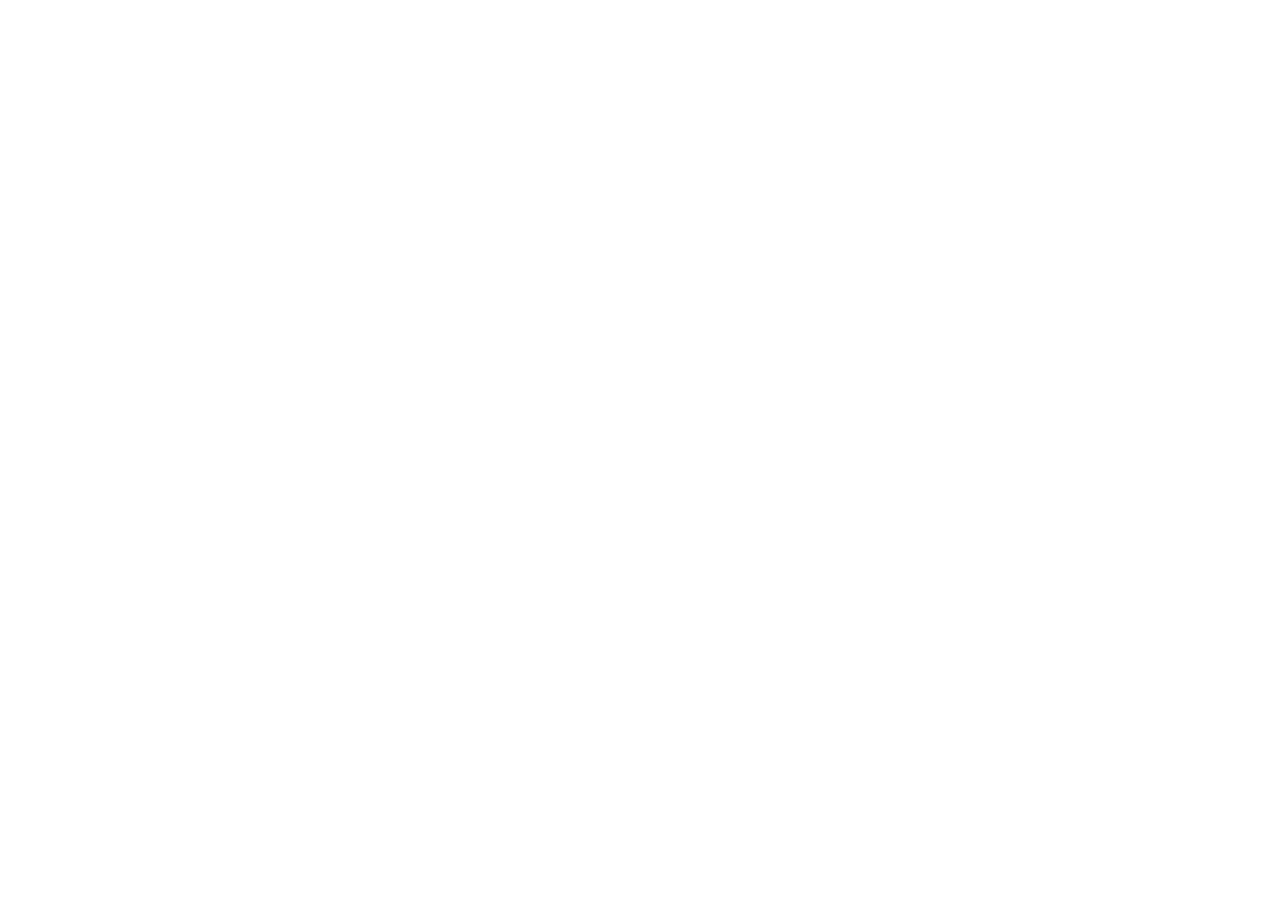
==== Nurdaulet/index.html @ 572bf181 "Создал папку Nurdaulet и внутри index.html файл" ====
<!DOCTYPE html>
<html lang="en">
<head>
    <meta charset="UTF-8">
    <meta name="viewport" content="width=device-width, initial-scale=1.0">
    <title>Document</title>
</head>
<body>
    
</body>
</html>
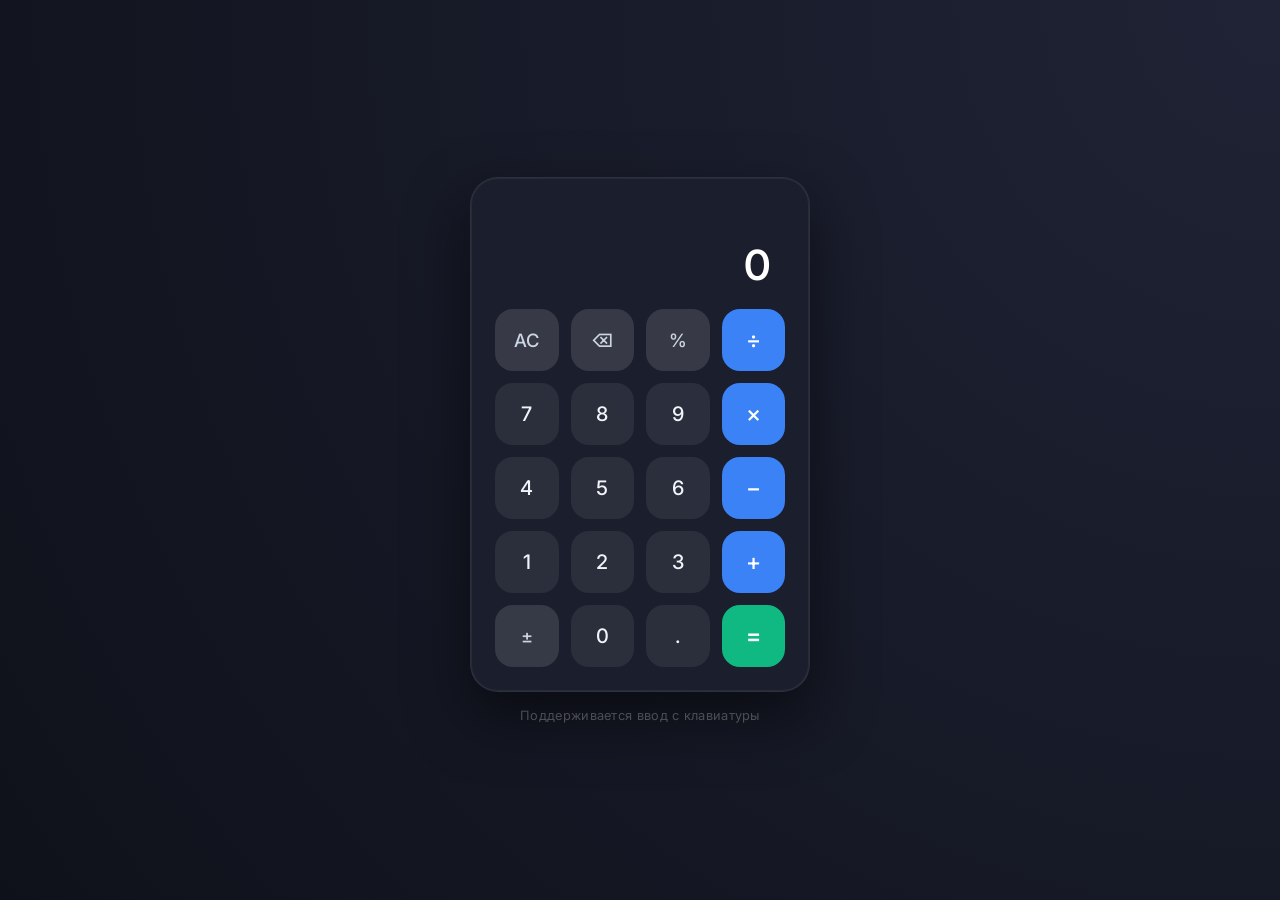
==== commit 7ec8f6df: "Создал калькулятор" ====
--- a/Nurdaulet/index.html
+++ b/Nurdaulet/index.html
@@ -1,11 +1,54 @@
 <!DOCTYPE html>
 <html lang="en">
+<html lang="ru">
 <head>
     <meta charset="UTF-8">
     <meta name="viewport" content="width=device-width, initial-scale=1.0">
     <title>Document</title>
+    <title>Калькулятор</title>
+    <link rel="stylesheet" href="style.css">
+    <link rel="preconnect" href="https://fonts.googleapis.com">
+    <link rel="preconnect" href="https://fonts.gstatic.com" crossorigin>
+    <link href="https://fonts.googleapis.com/css2?family=Inter:wght@300;400;500;600;700&display=swap" rel="stylesheet">
 </head>
 <body>
     
+    <div class="calculator-container">
+        <div class="calculator">
+            <div class="display">
+                <div class="previous-operand" id="previous-operand"></div>
+                <div class="current-operand" id="current-operand">0</div>
+            </div>
+            <div class="keypad">
+                <button class="btn btn-action" data-action="clear" title="Очистить всё (Esc)">AC</button>
+                <button class="btn btn-action" data-action="delete" title="Стереть символ (Backspace)">⌫</button>
+                <button class="btn btn-action" data-action="percent" title="Процент (%)">%</button>
+                <button class="btn btn-operator" data-operator="÷" title="Разделить (/)">÷</button>
+
+                <button class="btn btn-number" data-number="7">7</button>
+                <button class="btn btn-number" data-number="8">8</button>
+                <button class="btn btn-number" data-number="9">9</button>
+                <button class="btn btn-operator" data-operator="×" title="Умножить (*)">×</button>
+
+                <button class="btn btn-number" data-number="4">4</button>
+                <button class="btn btn-number" data-number="5">5</button>
+                <button class="btn btn-number" data-number="6">6</button>
+                <button class="btn btn-operator" data-operator="-" title="Вычесть (-)">−</button>
+
+                <button class="btn btn-number" data-number="1">1</button>
+                <button class="btn btn-number" data-number="2">2</button>
+                <button class="btn btn-number" data-number="3">3</button>
+                <button class="btn btn-operator" data-operator="+" title="Прибавить (+)">+</button>
+
+                <button class="btn btn-action" data-action="negate" title="Сменить знак">±</button>
+                <button class="btn btn-number" data-number="0">0</button>
+                <button class="btn btn-number" data-number=".">.</button>
+                <button class="btn btn-equals" data-action="equals" title="Равно (Enter)">=</button>
+            </div>
+        </div>
+        <div class="hint">Поддерживается ввод с клавиатуры</div>
+    </div>
+
+    <script src="script.js"></script>
 </body>
 </html>
--- a/Nurdaulet/style.css
+++ b/Nurdaulet/style.css
@@ -0,0 +1,161 @@
+* {
+    margin: 0;
+    padding: 0;
+    box-sizing: border-box;
+    font-family: 'Inter', -apple-system, BlinkMacSystemFont, "Segoe UI", Roboto, sans-serif;
+    user-select: none;
+    -webkit-tap-highlight-color: transparent;
+}
+
+body {
+    min-height: 100vh;
+    display: flex;
+    justify-content: center;
+    align-items: center;
+    background: radial-gradient(circle at top right, #1f2335, #0f111a);
+    color: #ffffff;
+    padding: 20px;
+}
+
+.calculator-container {
+    display: flex;
+    flex-direction: column;
+    align-items: center;
+    gap: 16px;
+}
+
+.calculator {
+    width: 340px;
+    background: rgba(28, 31, 46, 0.95);
+    border: 1px solid rgba(255, 255, 255, 0.08);
+    border-radius: 28px;
+    padding: 24px;
+    box-shadow: 0 25px 60px rgba(0, 0, 0, 0.5),
+                0 0 0 1px rgba(255, 255, 255, 0.05) inset;
+    backdrop-filter: blur(20px);
+}
+
+.display {
+    min-height: 100px;
+    display: flex;
+    flex-direction: column;
+    justify-content: flex-end;
+    align-items: flex-end;
+    padding: 12px 14px 20px 14px;
+    word-break: break-all;
+    word-wrap: break-word;
+}
+
+.previous-operand {
+    font-size: 1.1rem;
+    color: rgba(255, 255, 255, 0.45);
+    min-height: 1.4rem;
+    margin-bottom: 6px;
+    font-weight: 400;
+}
+
+.current-operand {
+    font-size: 2.6rem;
+    font-weight: 600;
+    color: #ffffff;
+    line-height: 1.1;
+    transition: font-size 0.15s ease;
+}
+
+.keypad {
+    display: grid;
+    grid-template-columns: repeat(4, 1fr);
+    gap: 12px;
+}
+
+.btn {
+    border: none;
+    outline: none;
+    cursor: pointer;
+    font-size: 1.25rem;
+    height: 62px;
+    border-radius: 18px;
+    display: flex;
+    justify-content: center;
+    align-items: center;
+    transition: all 0.15s cubic-bezier(0.4, 0, 0.2, 1);
+    font-weight: 500;
+    position: relative;
+    overflow: hidden;
+}
+
+.btn:active, .btn.active {
+    transform: scale(0.92);
+}
+
+/* Number buttons */
+.btn-number {
+    background: rgba(255, 255, 255, 0.07);
+    color: #f1f5f9;
+}
+
+.btn-number:hover {
+    background: rgba(255, 255, 255, 0.13);
+}
+
+/* Top action buttons (AC, ⌫, %, ±) */
+.btn-action {
+    background: rgba(255, 255, 255, 0.12);
+    color: #cbd5e1;
+    font-size: 1.15rem;
+}
+
+.btn-action:hover {
+    background: rgba(255, 255, 255, 0.18);
+    color: #ffffff;
+}
+
+/* Operators (+, -, ×, ÷) */
+.btn-operator {
+    background: #3b82f6;
+    color: #ffffff;
+    font-size: 1.45rem;
+}
+
+.btn-operator:hover {
+    background: #2563eb;
+    box-shadow: 0 4px 14px rgba(59, 130, 246, 0.4);
+}
+
+/* Equals (=) */
+.btn-equals {
+    background: #10b981;
+    color: #ffffff;
+    font-size: 1.45rem;
+    font-weight: 600;
+}
+
+.btn-equals:hover {
+    background: #059669;
+    box-shadow: 0 4px 14px rgba(16, 185, 129, 0.4);
+}
+
+.hint {
+    font-size: 0.8rem;
+    color: rgba(255, 255, 255, 0.35);
+    letter-spacing: 0.3px;
+}
+
+@media (max-width: 400px) {
+    .calculator {
+        width: 100%;
+        max-width: 320px;
+        padding: 18px;
+    }
+
+    .btn {
+        height: 56px;
+        font-size: 1.15rem;
+        border-radius: 14px;
+    }
+
+    .current-operand {
+        font-size: 2.2rem;
+    }
+}
+
